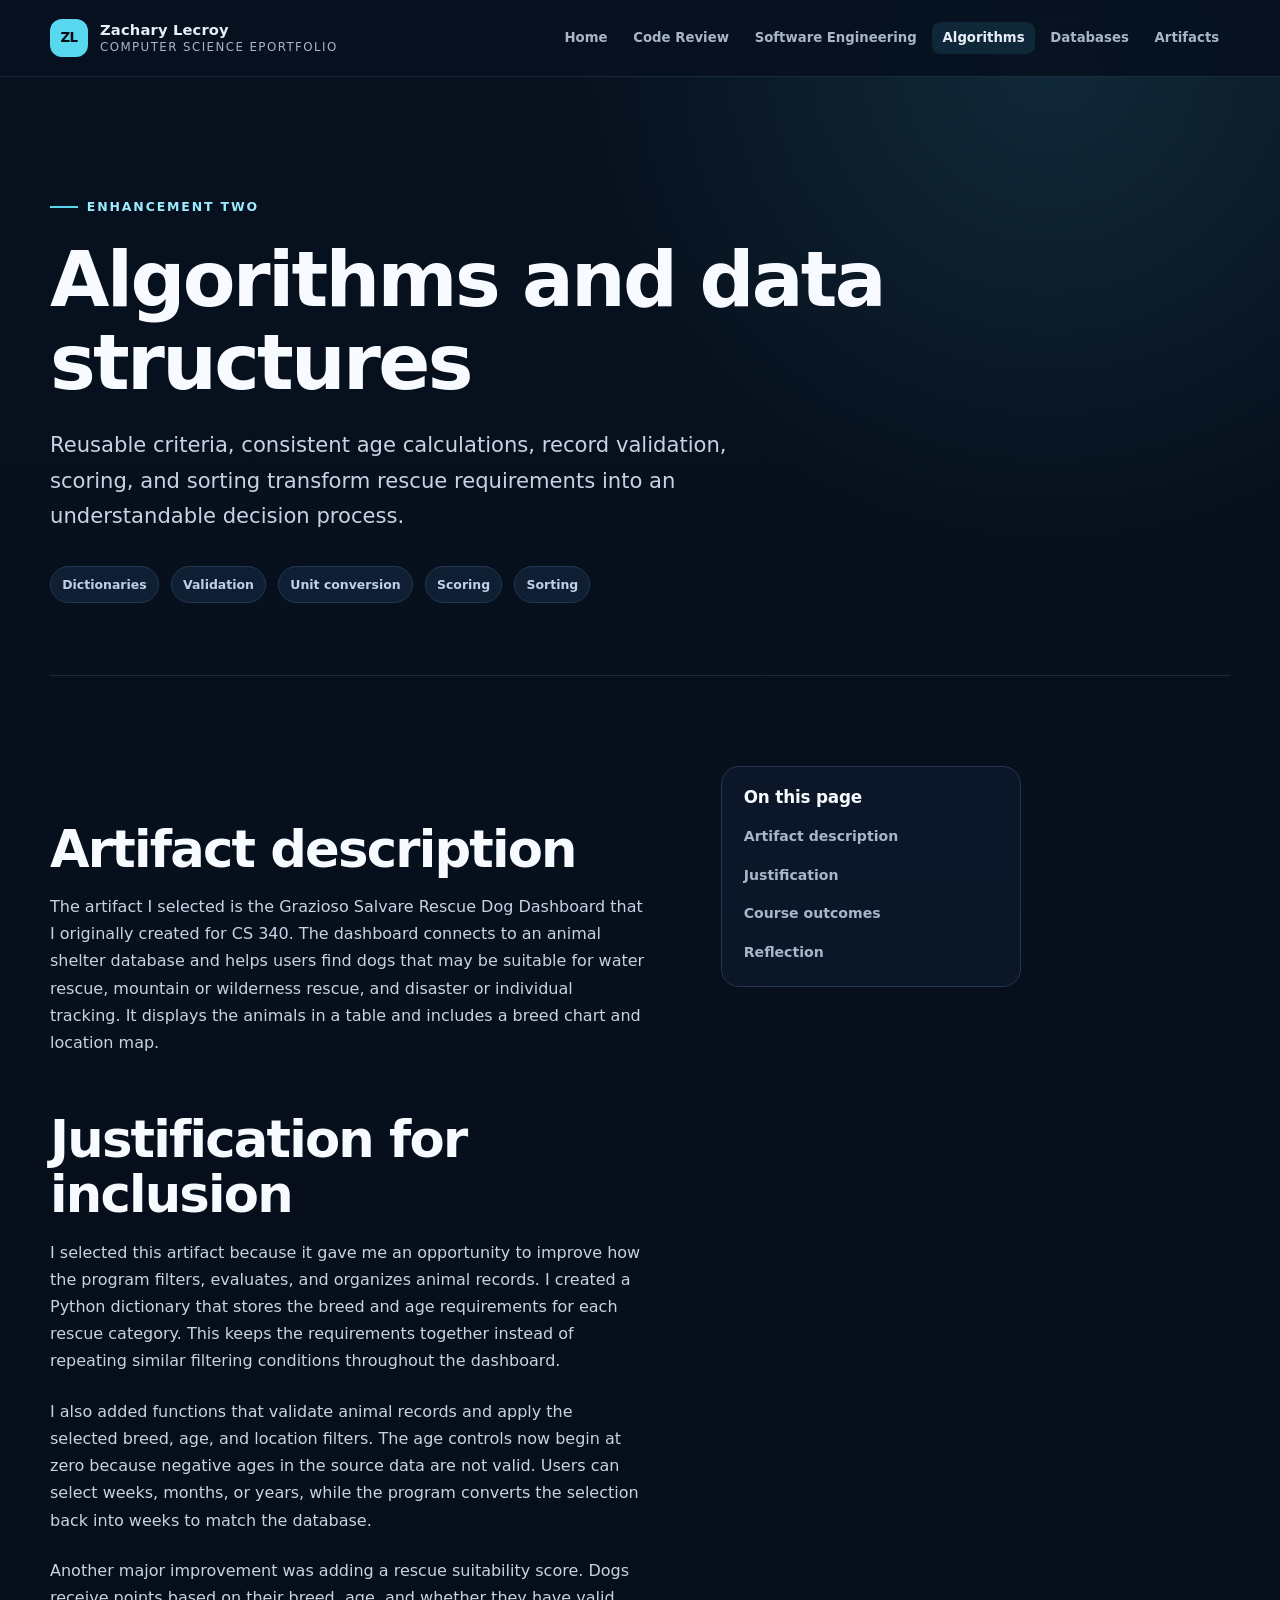
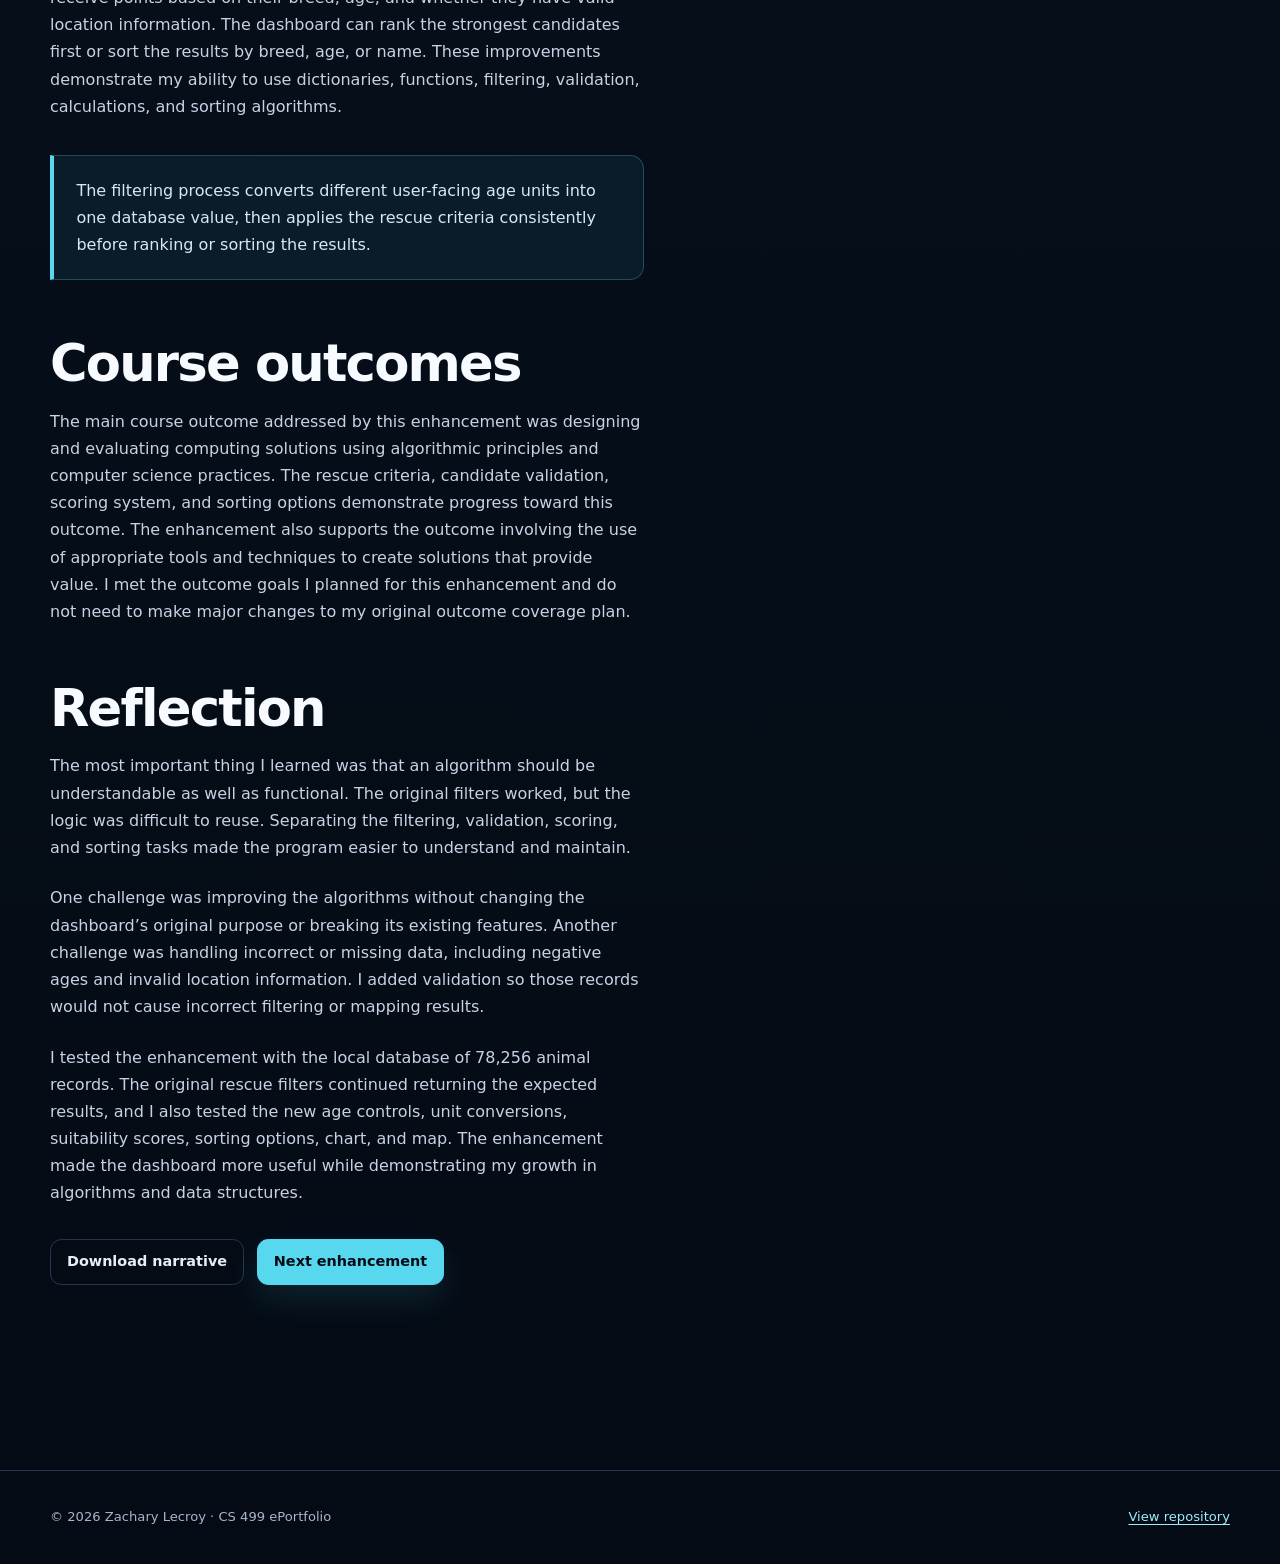
==== algorithms.html @ 96d60557 "Build professional CS 499 ePortfolio" ====
<!doctype html>
<html lang="en">
<head>
  <meta charset="utf-8">
  <meta name="viewport" content="width=device-width, initial-scale=1">
  <meta name="description" content="Algorithms and data structures enhancement narrative for the Grazioso Salvare dashboard.">
  <meta name="theme-color" content="#07111f">
  <title>Algorithms &amp; Data Structures | Zachary Lecroy</title>
  <link rel="stylesheet" href="assets/style.css">
</head>
<body>
  <a class="skip-link" href="#main">Skip to content</a>
  <header class="site-header"><div class="nav-shell">
    <a class="brand" href="index.html"><span class="brand-mark">ZL</span><span class="brand-copy"><strong>Zachary Lecroy</strong><span>Computer Science ePortfolio</span></span></a>
    <nav class="site-nav" aria-label="Primary navigation"><a href="index.html">Home</a><a href="code-review.html">Code Review</a><a href="software-engineering.html">Software Engineering</a><a href="algorithms.html" aria-current="page">Algorithms</a><a href="databases.html">Databases</a><a href="artifacts.html">Artifacts</a></nav>
  </div></header>

  <main id="main" class="page-shell">
    <section class="inner-hero">
      <p class="eyebrow">Enhancement Two</p>
      <h1>Algorithms and data structures</h1>
      <p class="lead">Reusable criteria, consistent age calculations, record validation, scoring, and sorting transform rescue requirements into an understandable decision process.</p>
      <div class="meta-row"><span class="pill">Dictionaries</span><span class="pill">Validation</span><span class="pill">Unit conversion</span><span class="pill">Scoring</span><span class="pill">Sorting</span></div>
    </section>

    <section class="section split">
      <article class="reading">
        <h2 id="artifact-description">Artifact description</h2>
        <p>The artifact I selected is the Grazioso Salvare Rescue Dog Dashboard that I originally created for CS 340. The dashboard connects to an animal shelter database and helps users find dogs that may be suitable for water rescue, mountain or wilderness rescue, and disaster or individual tracking. It displays the animals in a table and includes a breed chart and location map.</p>

        <h2 id="selection">Justification for inclusion</h2>
        <p>I selected this artifact because it gave me an opportunity to improve how the program filters, evaluates, and organizes animal records. I created a Python dictionary that stores the breed and age requirements for each rescue category. This keeps the requirements together instead of repeating similar filtering conditions throughout the dashboard.</p>
        <p>I also added functions that validate animal records and apply the selected breed, age, and location filters. The age controls now begin at zero because negative ages in the source data are not valid. Users can select weeks, months, or years, while the program converts the selection back into weeks to match the database.</p>
        <p>Another major improvement was adding a rescue suitability score. Dogs receive points based on their breed, age, and whether they have valid location information. The dashboard can rank the strongest candidates first or sort the results by breed, age, or name. These improvements demonstrate my ability to use dictionaries, functions, filtering, validation, calculations, and sorting algorithms.</p>

        <div class="callout"><p>The filtering process converts different user-facing age units into one database value, then applies the rescue criteria consistently before ranking or sorting the results.</p></div>

        <h2 id="outcomes">Course outcomes</h2>
        <p>The main course outcome addressed by this enhancement was designing and evaluating computing solutions using algorithmic principles and computer science practices. The rescue criteria, candidate validation, scoring system, and sorting options demonstrate progress toward this outcome. The enhancement also supports the outcome involving the use of appropriate tools and techniques to create solutions that provide value. I met the outcome goals I planned for this enhancement and do not need to make major changes to my original outcome coverage plan.</p>

        <h2 id="reflection">Reflection</h2>
        <p>The most important thing I learned was that an algorithm should be understandable as well as functional. The original filters worked, but the logic was difficult to reuse. Separating the filtering, validation, scoring, and sorting tasks made the program easier to understand and maintain.</p>
        <p>One challenge was improving the algorithms without changing the dashboard’s original purpose or breaking its existing features. Another challenge was handling incorrect or missing data, including negative ages and invalid location information. I added validation so those records would not cause incorrect filtering or mapping results.</p>
        <p>I tested the enhancement with the local database of 78,256 animal records. The original rescue filters continued returning the expected results, and I also tested the new age controls, unit conversions, suitability scores, sorting options, chart, and map. The enhancement made the dashboard more useful while demonstrating my growth in algorithms and data structures.</p>

        <div class="button-row"><a class="button secondary" href="narratives/Algorithms%20and%20Data%20Structures%20Narrative.docx">Download narrative</a><a class="button" href="databases.html">Next enhancement</a></div>
      </article>
      <aside class="aside"><h2>On this page</h2><ul><li><a href="#artifact-description">Artifact description</a></li><li><a href="#selection">Justification</a></li><li><a href="#outcomes">Course outcomes</a></li><li><a href="#reflection">Reflection</a></li></ul></aside>
    </section>
  </main>
  <footer class="site-footer"><div class="footer-shell"><p>© <span data-year></span> Zachary Lecroy · CS 499 ePortfolio</p><a href="https://github.com/zl714/zl714.github.io">View repository</a></div></footer>
  <script src="assets/site.js"></script>
</body>
</html>
---- assets/style.css ----
:root {
  --ink: #e8eef8;
  --muted: #a8b5c9;
  --page: #07111f;
  --page-deep: #040b14;
  --panel: #0d1a2b;
  --panel-soft: #12233a;
  --line: #243650;
  --accent: #58d8ef;
  --accent-strong: #9cecff;
  --success: #8ee6ba;
  --max: 1180px;
  --reading: 780px;
  --radius: 18px;
  --shadow: 0 24px 70px rgba(0, 0, 0, 0.24);
}

* {
  box-sizing: border-box;
}

html {
  scroll-behavior: smooth;
}

body {
  margin: 0;
  min-height: 100vh;
  color: var(--ink);
  background:
    radial-gradient(circle at 82% 2%, rgba(88, 216, 239, 0.12), transparent 30rem),
    linear-gradient(180deg, var(--page) 0%, var(--page-deep) 100%);
  font-family: Inter, ui-sans-serif, system-ui, -apple-system, BlinkMacSystemFont, "Segoe UI", sans-serif;
  font-size: 16px;
  line-height: 1.7;
}

a {
  color: var(--accent-strong);
  text-underline-offset: 0.2em;
}

a:hover {
  color: #fff;
}

img {
  max-width: 100%;
}

.skip-link {
  position: fixed;
  top: 0.75rem;
  left: 0.75rem;
  z-index: 100;
  padding: 0.65rem 0.9rem;
  color: var(--page-deep);
  background: #fff;
  border-radius: 0.5rem;
  transform: translateY(-180%);
}

.skip-link:focus {
  transform: translateY(0);
}

.site-header {
  position: sticky;
  top: 0;
  z-index: 30;
  border-bottom: 1px solid rgba(156, 236, 255, 0.12);
  background: rgba(7, 17, 31, 0.88);
  backdrop-filter: blur(16px);
}

.nav-shell {
  width: min(calc(100% - 2rem), var(--max));
  min-height: 76px;
  margin: 0 auto;
  display: flex;
  align-items: center;
  justify-content: space-between;
  gap: 1.5rem;
}

.brand {
  display: inline-flex;
  align-items: center;
  gap: 0.75rem;
  color: var(--ink);
  text-decoration: none;
  white-space: nowrap;
}

.brand-mark {
  width: 38px;
  height: 38px;
  display: grid;
  place-items: center;
  color: var(--page-deep);
  background: var(--accent);
  border-radius: 12px;
  font-size: 0.84rem;
  font-weight: 850;
  letter-spacing: -0.04em;
}

.brand-copy {
  display: grid;
  line-height: 1.1;
}

.brand-copy strong {
  font-size: 0.92rem;
  letter-spacing: 0.01em;
}

.brand-copy span {
  margin-top: 0.22rem;
  color: var(--muted);
  font-size: 0.74rem;
  letter-spacing: 0.12em;
  text-transform: uppercase;
}

.site-nav {
  display: flex;
  align-items: center;
  justify-content: flex-end;
  gap: 0.25rem;
  flex-wrap: wrap;
}

.site-nav a {
  padding: 0.52rem 0.68rem;
  color: var(--muted);
  border-radius: 0.55rem;
  font-size: 0.83rem;
  font-weight: 700;
  line-height: 1.2;
  text-decoration: none;
}

.site-nav a:hover,
.site-nav a[aria-current="page"] {
  color: var(--ink);
  background: rgba(88, 216, 239, 0.11);
}

.page-shell {
  width: min(calc(100% - 2rem), var(--max));
  margin: 0 auto;
}

.hero {
  padding: clamp(4.5rem, 10vw, 8rem) 0 clamp(3.5rem, 8vw, 6rem);
  display: grid;
  grid-template-columns: minmax(0, 1.35fr) minmax(280px, 0.65fr);
  align-items: end;
  gap: clamp(2rem, 5vw, 5rem);
}

.eyebrow {
  display: inline-flex;
  align-items: center;
  gap: 0.55rem;
  margin: 0 0 1.35rem;
  color: var(--accent-strong);
  font-size: 0.78rem;
  font-weight: 800;
  letter-spacing: 0.15em;
  text-transform: uppercase;
}

.eyebrow::before {
  width: 28px;
  height: 2px;
  content: "";
  background: var(--accent);
}

h1,
h2,
h3 {
  margin-top: 0;
  color: #f7fbff;
  font-weight: 760;
  line-height: 1.08;
  letter-spacing: -0.035em;
}

h1 {
  margin-bottom: 1.35rem;
  font-size: clamp(3rem, 7vw, 6.2rem);
  max-width: 12ch;
}

.inner-hero h1 {
  max-width: 17ch;
  font-size: clamp(2.7rem, 6vw, 5rem);
}

h2 {
  margin-bottom: 1rem;
  font-size: clamp(2rem, 4vw, 3.25rem);
}

h3 {
  margin-bottom: 0.7rem;
  font-size: 1.25rem;
  letter-spacing: -0.015em;
}

.lead {
  max-width: 710px;
  margin: 0;
  color: #c7d3e4;
  font-size: clamp(1.08rem, 2vw, 1.32rem);
}

.hero-actions,
.button-row {
  margin-top: 2rem;
  display: flex;
  align-items: center;
  gap: 0.8rem;
  flex-wrap: wrap;
}

.button {
  min-height: 46px;
  padding: 0.72rem 1rem;
  display: inline-flex;
  align-items: center;
  justify-content: center;
  gap: 0.45rem;
  color: var(--page-deep);
  background: var(--accent);
  border: 1px solid var(--accent);
  border-radius: 0.7rem;
  font-size: 0.9rem;
  font-weight: 800;
  line-height: 1.2;
  text-decoration: none;
  box-shadow: 0 14px 36px rgba(88, 216, 239, 0.12);
}

.button:hover {
  color: #000;
  background: #fff;
  border-color: #fff;
}

.button.secondary {
  color: var(--ink);
  background: transparent;
  border-color: var(--line);
  box-shadow: none;
}

.button.secondary:hover {
  color: var(--ink);
  background: var(--panel-soft);
  border-color: var(--accent);
}

.hero-panel {
  padding: 1.5rem;
  background: linear-gradient(145deg, rgba(18, 35, 58, 0.94), rgba(10, 25, 43, 0.94));
  border: 1px solid var(--line);
  border-radius: var(--radius);
  box-shadow: var(--shadow);
}

.hero-panel .label,
.meta-label {
  color: var(--muted);
  font-size: 0.72rem;
  font-weight: 800;
  letter-spacing: 0.14em;
  text-transform: uppercase;
}

.hero-panel p {
  margin: 0.55rem 0 0;
}

.status-line {
  margin-top: 1.4rem;
  padding-top: 1.1rem;
  display: flex;
  align-items: center;
  gap: 0.6rem;
  color: var(--success);
  border-top: 1px solid var(--line);
  font-size: 0.9rem;
  font-weight: 700;
}

.status-dot {
  width: 9px;
  height: 9px;
  background: var(--success);
  border-radius: 50%;
  box-shadow: 0 0 0 5px rgba(142, 230, 186, 0.09);
}

.metrics {
  margin-bottom: clamp(4rem, 8vw, 7rem);
  display: grid;
  grid-template-columns: repeat(3, 1fr);
  gap: 1px;
  overflow: hidden;
  background: var(--line);
  border: 1px solid var(--line);
  border-radius: var(--radius);
}

.metric {
  min-height: 145px;
  padding: 1.6rem;
  display: flex;
  flex-direction: column;
  justify-content: space-between;
  background: var(--panel);
}

.metric strong {
  color: #fff;
  font-size: clamp(2rem, 4vw, 3.2rem);
  line-height: 1;
  letter-spacing: -0.05em;
}

.metric span {
  color: var(--muted);
  font-size: 0.85rem;
  font-weight: 700;
}

.section {
  padding: clamp(3rem, 7vw, 6rem) 0;
  border-top: 1px solid rgba(36, 54, 80, 0.68);
}

.section-heading {
  max-width: 740px;
  margin-bottom: 2.4rem;
}

.section-heading p {
  margin: 0;
  color: var(--muted);
  font-size: 1.05rem;
}

.reading {
  max-width: var(--reading);
}

.reading p {
  margin: 0 0 1.45rem;
  color: #c7d3e4;
}

.reading h2 {
  margin-top: 3.5rem;
}

.reading h3 {
  margin-top: 2.6rem;
}

.cards {
  display: grid;
  grid-template-columns: repeat(3, minmax(0, 1fr));
  gap: 1rem;
}

.card {
  min-height: 100%;
  padding: 1.45rem;
  color: inherit;
  background: linear-gradient(155deg, rgba(18, 35, 58, 0.72), rgba(10, 23, 40, 0.86));
  border: 1px solid var(--line);
  border-radius: var(--radius);
  text-decoration: none;
  transition: transform 160ms ease, border-color 160ms ease, background 160ms ease;
}

.card:hover {
  color: inherit;
  background: var(--panel-soft);
  border-color: rgba(88, 216, 239, 0.62);
  transform: translateY(-3px);
}

.card-number {
  display: block;
  margin-bottom: 2.5rem;
  color: var(--accent-strong);
  font-size: 0.75rem;
  font-weight: 850;
  letter-spacing: 0.12em;
  text-transform: uppercase;
}

.card p {
  margin: 0;
  color: var(--muted);
  font-size: 0.93rem;
}

.card-link {
  display: inline-block;
  margin-top: 1.25rem;
  color: var(--accent-strong);
  font-size: 0.82rem;
  font-weight: 800;
}

.outcomes {
  display: grid;
  grid-template-columns: repeat(5, minmax(0, 1fr));
  gap: 0.75rem;
}

.outcome {
  padding: 1.1rem;
  background: rgba(13, 26, 43, 0.78);
  border: 1px solid var(--line);
  border-radius: 14px;
}

.outcome strong {
  display: block;
  margin-bottom: 0.6rem;
  color: var(--accent-strong);
  font-size: 0.78rem;
  letter-spacing: 0.08em;
}

.outcome span {
  color: var(--muted);
  font-size: 0.82rem;
  line-height: 1.45;
}

.inner-hero {
  padding: clamp(4rem, 9vw, 7rem) 0 clamp(3rem, 6vw, 4.5rem);
}

.inner-hero .lead {
  max-width: 760px;
}

.meta-row {
  margin-top: 2rem;
  display: flex;
  gap: 0.75rem;
  flex-wrap: wrap;
}

.pill {
  padding: 0.42rem 0.7rem;
  color: #bfd0e7;
  background: rgba(18, 35, 58, 0.78);
  border: 1px solid var(--line);
  border-radius: 999px;
  font-size: 0.78rem;
  font-weight: 700;
}

.split {
  display: grid;
  grid-template-columns: minmax(0, 0.74fr) minmax(300px, 0.26fr);
  align-items: start;
  gap: clamp(2rem, 6vw, 5rem);
}

.aside {
  position: sticky;
  top: 105px;
  padding: 1.35rem;
  background: rgba(13, 26, 43, 0.82);
  border: 1px solid var(--line);
  border-radius: var(--radius);
}

.aside h2 {
  margin-bottom: 1rem;
  font-size: 1.05rem;
  letter-spacing: -0.01em;
}

.aside ul {
  margin: 0;
  padding: 0;
  list-style: none;
}

.aside li + li {
  margin-top: 0.7rem;
}

.aside a {
  color: var(--muted);
  font-size: 0.88rem;
  font-weight: 700;
  text-decoration: none;
}

.aside a:hover {
  color: var(--accent-strong);
}

.callout {
  margin: 2.2rem 0;
  padding: 1.3rem 1.4rem;
  background: rgba(88, 216, 239, 0.075);
  border: 1px solid rgba(88, 216, 239, 0.26);
  border-left: 4px solid var(--accent);
  border-radius: 0 14px 14px 0;
}

.callout p {
  margin: 0;
  color: #d8e7f5;
}

.artifact-compare {
  display: grid;
  grid-template-columns: repeat(2, minmax(0, 1fr));
  gap: 1rem;
}

.artifact-panel {
  padding: clamp(1.4rem, 4vw, 2rem);
  background: var(--panel);
  border: 1px solid var(--line);
  border-radius: var(--radius);
}

.artifact-panel.enhanced {
  border-color: rgba(88, 216, 239, 0.5);
  box-shadow: 0 20px 60px rgba(88, 216, 239, 0.06);
}

.artifact-panel ul,
.check-list {
  padding-left: 1.2rem;
  color: var(--muted);
}

.artifact-panel li + li,
.check-list li + li {
  margin-top: 0.45rem;
}

.logo-frame {
  min-height: 230px;
  margin-bottom: 1.5rem;
  display: grid;
  place-items: center;
  background: #f8fafc;
  border-radius: 14px;
}

.logo-frame img {
  width: min(70%, 300px);
  max-height: 190px;
  object-fit: contain;
}

.video-panel {
  padding: clamp(1.6rem, 4vw, 2.5rem);
  display: grid;
  grid-template-columns: minmax(0, 1fr) auto;
  align-items: center;
  gap: 2rem;
  background: linear-gradient(145deg, rgba(18, 35, 58, 0.95), rgba(8, 21, 37, 0.95));
  border: 1px solid var(--line);
  border-radius: var(--radius);
  box-shadow: var(--shadow);
}

.video-panel p {
  max-width: 700px;
  margin: 0;
  color: var(--muted);
}

.release-mark {
  width: 86px;
  height: 86px;
  display: grid;
  place-items: center;
  color: var(--page-deep);
  background: var(--accent);
  border-radius: 24px;
  font-size: 1.7rem;
  font-weight: 900;
}

.site-footer {
  margin-top: clamp(3rem, 8vw, 6rem);
  padding: 2.2rem 0;
  color: var(--muted);
  border-top: 1px solid var(--line);
}

.footer-shell {
  width: min(calc(100% - 2rem), var(--max));
  margin: 0 auto;
  display: flex;
  align-items: center;
  justify-content: space-between;
  gap: 1rem;
  flex-wrap: wrap;
  font-size: 0.82rem;
}

.footer-shell p {
  margin: 0;
}

:focus-visible {
  outline: 3px solid var(--accent-strong);
  outline-offset: 3px;
}

@media (max-width: 980px) {
  .nav-shell {
    padding: 0.8rem 0;
    align-items: flex-start;
    flex-direction: column;
  }

  .site-nav {
    justify-content: flex-start;
  }

  .hero,
  .split {
    grid-template-columns: 1fr;
  }

  .hero-panel {
    max-width: 560px;
  }

  .aside {
    position: static;
  }

  .outcomes {
    grid-template-columns: repeat(3, 1fr);
  }
}

@media (max-width: 720px) {
  body {
    line-height: 1.65;
  }

  .brand-copy span {
    display: none;
  }

  .site-nav a {
    padding: 0.45rem 0.5rem;
    font-size: 0.76rem;
  }

  .hero {
    padding-top: 3.5rem;
  }

  h1 {
    font-size: clamp(2.75rem, 15vw, 4rem);
  }

  .metrics,
  .cards,
  .artifact-compare,
  .video-panel {
    grid-template-columns: 1fr;
  }

  .metrics {
    gap: 1px;
  }

  .metric {
    min-height: 115px;
  }

  .outcomes {
    grid-template-columns: 1fr 1fr;
  }

  .release-mark {
    width: 64px;
    height: 64px;
    border-radius: 18px;
  }
}

@media (prefers-reduced-motion: reduce) {
  html {
    scroll-behavior: auto;
  }

  *,
  *::before,
  *::after {
    transition-duration: 0.01ms !important;
  }
}
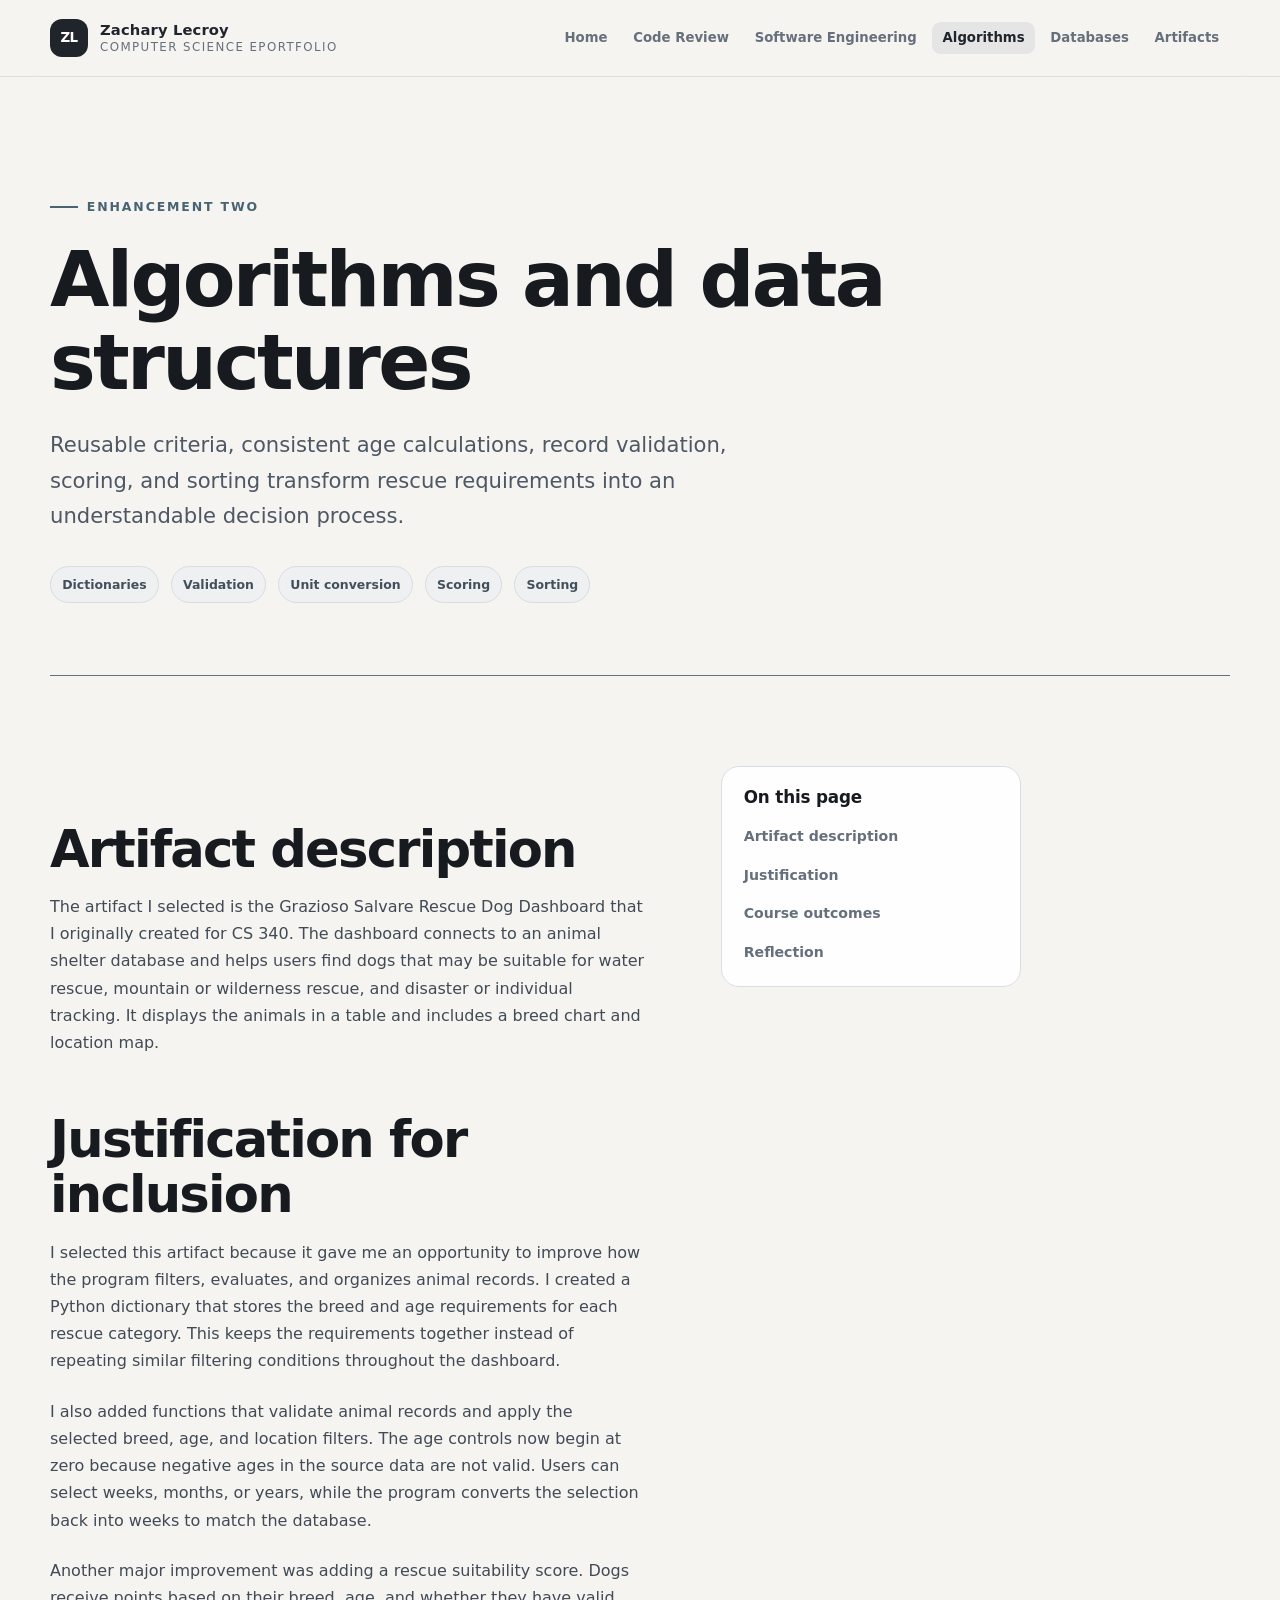
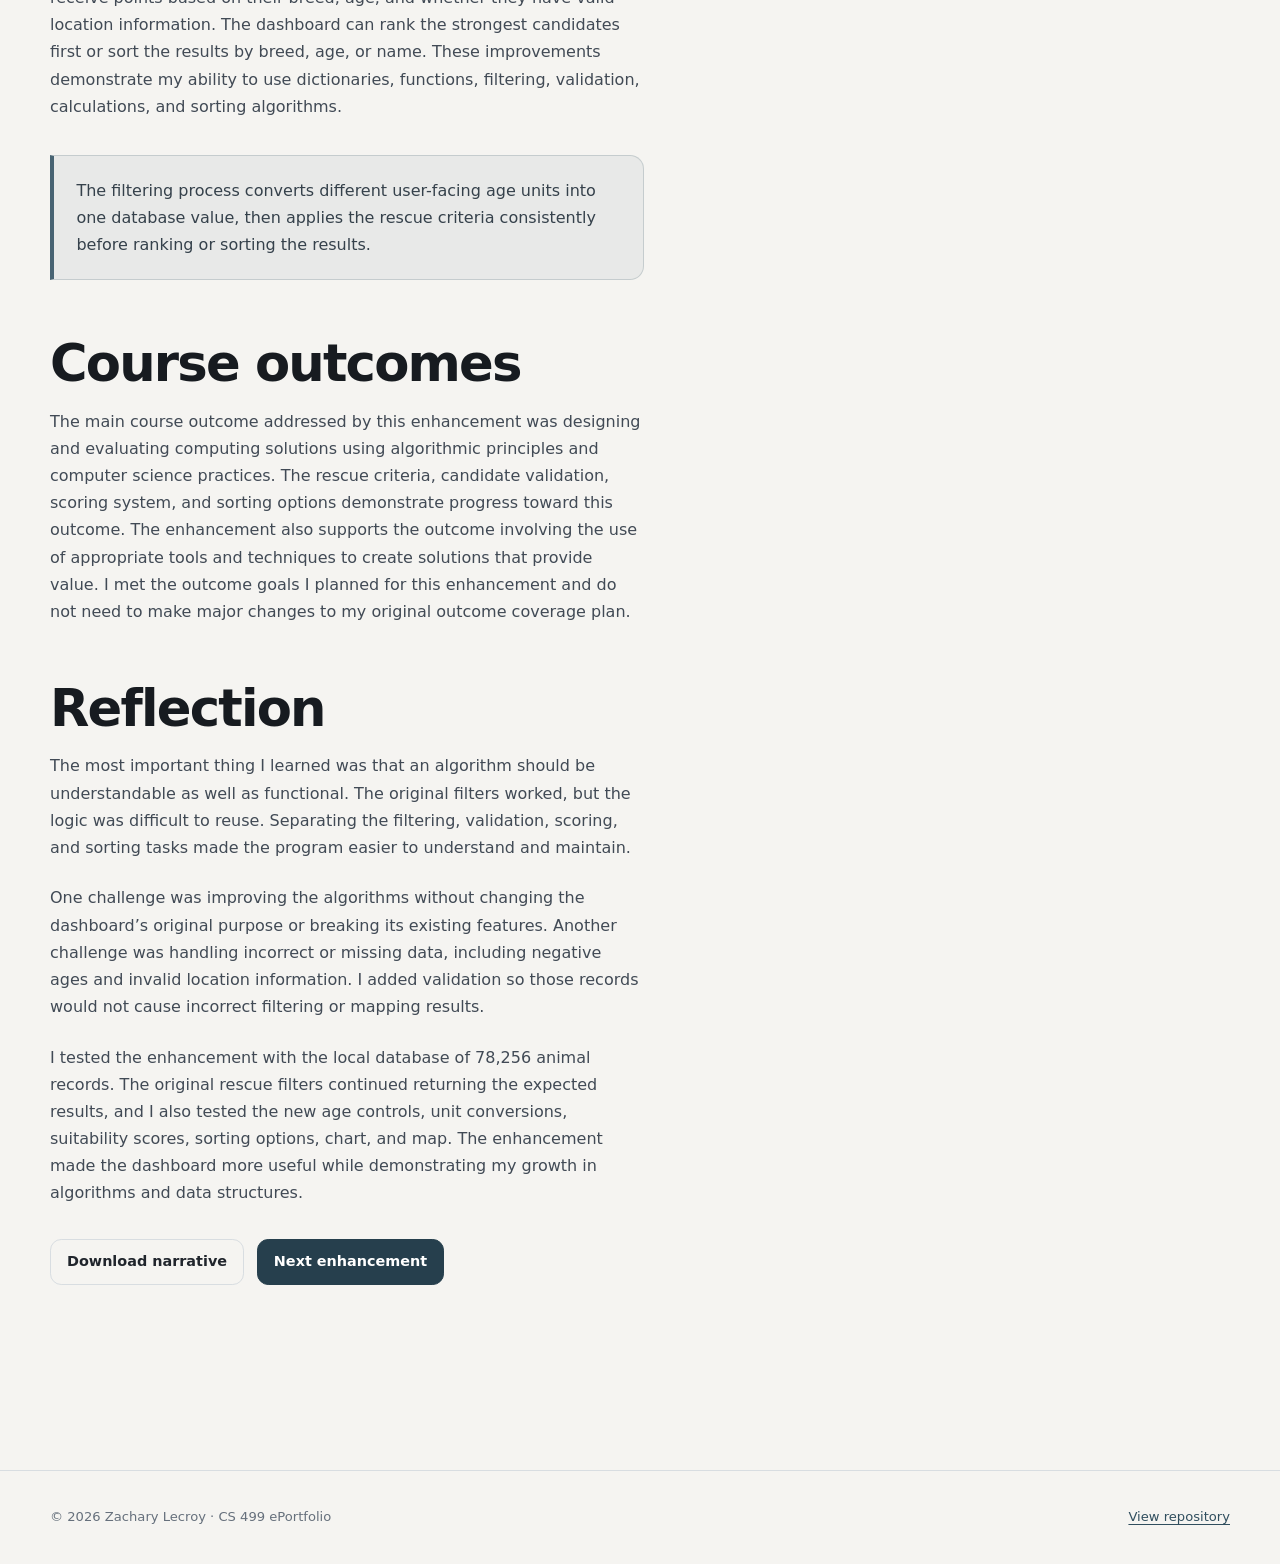
==== commit 37de3359: "Refine portfolio visual design" ====
--- a/algorithms.html
+++ b/algorithms.html
@@ -4,7 +4,7 @@
   <meta charset="utf-8">
   <meta name="viewport" content="width=device-width, initial-scale=1">
   <meta name="description" content="Algorithms and data structures enhancement narrative for the Grazioso Salvare dashboard.">
-  <meta name="theme-color" content="#07111f">
+  <meta name="theme-color" content="#f5f4f1">
   <title>Algorithms &amp; Data Structures | Zachary Lecroy</title>
   <link rel="stylesheet" href="assets/style.css">
 </head>
--- a/assets/style.css
+++ b/assets/style.css
@@ -1,18 +1,18 @@
 :root {
-  --ink: #e8eef8;
-  --muted: #a8b5c9;
-  --page: #07111f;
-  --page-deep: #040b14;
-  --panel: #0d1a2b;
-  --panel-soft: #12233a;
-  --line: #243650;
-  --accent: #58d8ef;
-  --accent-strong: #9cecff;
-  --success: #8ee6ba;
+  --ink: #20252c;
+  --muted: #66707c;
+  --page: #f5f4f1;
+  --page-deep: #e9eaeb;
+  --panel: #ffffff;
+  --panel-soft: #f0f2f3;
+  --line: #d8dde1;
+  --accent: #486473;
+  --accent-strong: #304e5e;
+  --success: #36765a;
   --max: 1180px;
   --reading: 780px;
   --radius: 18px;
-  --shadow: 0 24px 70px rgba(0, 0, 0, 0.24);
+  --shadow: 0 18px 50px rgba(31, 39, 48, 0.08);
 }
 
 * {
@@ -27,9 +27,7 @@
   margin: 0;
   min-height: 100vh;
   color: var(--ink);
-  background:
-    radial-gradient(circle at 82% 2%, rgba(88, 216, 239, 0.12), transparent 30rem),
-    linear-gradient(180deg, var(--page) 0%, var(--page-deep) 100%);
+  background: var(--page);
   font-family: Inter, ui-sans-serif, system-ui, -apple-system, BlinkMacSystemFont, "Segoe UI", sans-serif;
   font-size: 16px;
   line-height: 1.7;
@@ -41,7 +39,7 @@
 }
 
 a:hover {
-  color: #fff;
+  color: #172a35;
 }
 
 img {
@@ -54,7 +52,7 @@
   left: 0.75rem;
   z-index: 100;
   padding: 0.65rem 0.9rem;
-  color: var(--page-deep);
+  color: var(--ink);
   background: #fff;
   border-radius: 0.5rem;
   transform: translateY(-180%);
@@ -68,8 +66,8 @@
   position: sticky;
   top: 0;
   z-index: 30;
-  border-bottom: 1px solid rgba(156, 236, 255, 0.12);
-  background: rgba(7, 17, 31, 0.88);
+  border-bottom: 1px solid rgba(32, 37, 44, 0.1);
+  background: rgba(245, 244, 241, 0.9);
   backdrop-filter: blur(16px);
 }
 
@@ -97,8 +95,8 @@
   height: 38px;
   display: grid;
   place-items: center;
-  color: var(--page-deep);
-  background: var(--accent);
+  color: #fff;
+  background: #20252c;
   border-radius: 12px;
   font-size: 0.84rem;
   font-weight: 850;
@@ -144,7 +142,7 @@
 .site-nav a:hover,
 .site-nav a[aria-current="page"] {
   color: var(--ink);
-  background: rgba(88, 216, 239, 0.11);
+  background: rgba(72, 100, 115, 0.1);
 }
 
 .page-shell {
@@ -165,7 +163,7 @@
   align-items: center;
   gap: 0.55rem;
   margin: 0 0 1.35rem;
-  color: var(--accent-strong);
+  color: var(--accent);
   font-size: 0.78rem;
   font-weight: 800;
   letter-spacing: 0.15em;
@@ -183,7 +181,7 @@
 h2,
 h3 {
   margin-top: 0;
-  color: #f7fbff;
+  color: #171b20;
   font-weight: 760;
   line-height: 1.08;
   letter-spacing: -0.035em;
@@ -214,7 +212,7 @@
 .lead {
   max-width: 710px;
   margin: 0;
-  color: #c7d3e4;
+  color: #4e5864;
   font-size: clamp(1.08rem, 2vw, 1.32rem);
 }
 
@@ -234,21 +232,21 @@
   align-items: center;
   justify-content: center;
   gap: 0.45rem;
-  color: var(--page-deep);
-  background: var(--accent);
-  border: 1px solid var(--accent);
+  color: #fff;
+  background: #263f4d;
+  border: 1px solid #263f4d;
   border-radius: 0.7rem;
   font-size: 0.9rem;
   font-weight: 800;
   line-height: 1.2;
   text-decoration: none;
-  box-shadow: 0 14px 36px rgba(88, 216, 239, 0.12);
+  box-shadow: none;
 }
 
 .button:hover {
-  color: #000;
-  background: #fff;
-  border-color: #fff;
+  color: #fff;
+  background: #172a35;
+  border-color: #172a35;
 }
 
 .button.secondary {
@@ -266,7 +264,7 @@
 
 .hero-panel {
   padding: 1.5rem;
-  background: linear-gradient(145deg, rgba(18, 35, 58, 0.94), rgba(10, 25, 43, 0.94));
+  background: #fff;
   border: 1px solid var(--line);
   border-radius: var(--radius);
   box-shadow: var(--shadow);
@@ -326,7 +324,7 @@
 }
 
 .metric strong {
-  color: #fff;
+  color: #171b20;
   font-size: clamp(2rem, 4vw, 3.2rem);
   line-height: 1;
   letter-spacing: -0.05em;
@@ -360,7 +358,7 @@
 
 .reading p {
   margin: 0 0 1.45rem;
-  color: #c7d3e4;
+  color: #414a55;
 }
 
 .reading h2 {
@@ -369,6 +367,15 @@
 
 .reading h3 {
   margin-top: 2.6rem;
+}
+
+code {
+  padding: 0.12em 0.32em;
+  color: #263f4d;
+  background: #e9edef;
+  border-radius: 0.3em;
+  font-family: "SFMono-Regular", Consolas, "Liberation Mono", monospace;
+  font-size: 0.9em;
 }
 
 .cards {
@@ -381,7 +388,7 @@
   min-height: 100%;
   padding: 1.45rem;
   color: inherit;
-  background: linear-gradient(155deg, rgba(18, 35, 58, 0.72), rgba(10, 23, 40, 0.86));
+  background: #fff;
   border: 1px solid var(--line);
   border-radius: var(--radius);
   text-decoration: none;
@@ -391,14 +398,14 @@
 .card:hover {
   color: inherit;
   background: var(--panel-soft);
-  border-color: rgba(88, 216, 239, 0.62);
+  border-color: rgba(72, 100, 115, 0.55);
   transform: translateY(-3px);
 }
 
 .card-number {
   display: block;
   margin-bottom: 2.5rem;
-  color: var(--accent-strong);
+  color: var(--accent);
   font-size: 0.75rem;
   font-weight: 850;
   letter-spacing: 0.12em;
@@ -427,7 +434,7 @@
 
 .outcome {
   padding: 1.1rem;
-  background: rgba(13, 26, 43, 0.78);
+  background: #fff;
   border: 1px solid var(--line);
   border-radius: 14px;
 }
@@ -435,7 +442,7 @@
 .outcome strong {
   display: block;
   margin-bottom: 0.6rem;
-  color: var(--accent-strong);
+  color: var(--accent);
   font-size: 0.78rem;
   letter-spacing: 0.08em;
 }
@@ -463,8 +470,8 @@
 
 .pill {
   padding: 0.42rem 0.7rem;
-  color: #bfd0e7;
-  background: rgba(18, 35, 58, 0.78);
+  color: #43505c;
+  background: #eef0f1;
   border: 1px solid var(--line);
   border-radius: 999px;
   font-size: 0.78rem;
@@ -482,7 +489,7 @@
   position: sticky;
   top: 105px;
   padding: 1.35rem;
-  background: rgba(13, 26, 43, 0.82);
+  background: rgba(255, 255, 255, 0.9);
   border: 1px solid var(--line);
   border-radius: var(--radius);
 }
@@ -517,15 +524,15 @@
 .callout {
   margin: 2.2rem 0;
   padding: 1.3rem 1.4rem;
-  background: rgba(88, 216, 239, 0.075);
-  border: 1px solid rgba(88, 216, 239, 0.26);
+  background: rgba(72, 100, 115, 0.07);
+  border: 1px solid rgba(72, 100, 115, 0.22);
   border-left: 4px solid var(--accent);
   border-radius: 0 14px 14px 0;
 }
 
 .callout p {
   margin: 0;
-  color: #d8e7f5;
+  color: #35414b;
 }
 
 .artifact-compare {
@@ -542,8 +549,8 @@
 }
 
 .artifact-panel.enhanced {
-  border-color: rgba(88, 216, 239, 0.5);
-  box-shadow: 0 20px 60px rgba(88, 216, 239, 0.06);
+  border-color: rgba(72, 100, 115, 0.42);
+  box-shadow: 0 16px 44px rgba(31, 39, 48, 0.07);
 }
 
 .artifact-panel ul,
@@ -578,7 +585,7 @@
   grid-template-columns: minmax(0, 1fr) auto;
   align-items: center;
   gap: 2rem;
-  background: linear-gradient(145deg, rgba(18, 35, 58, 0.95), rgba(8, 21, 37, 0.95));
+  background: #fff;
   border: 1px solid var(--line);
   border-radius: var(--radius);
   box-shadow: var(--shadow);
@@ -595,8 +602,8 @@
   height: 86px;
   display: grid;
   place-items: center;
-  color: var(--page-deep);
-  background: var(--accent);
+  color: #fff;
+  background: #263f4d;
   border-radius: 24px;
   font-size: 1.7rem;
   font-weight: 900;
@@ -625,7 +632,7 @@
 }
 
 :focus-visible {
-  outline: 3px solid var(--accent-strong);
+  outline: 3px solid #587385;
   outline-offset: 3px;
 }
 
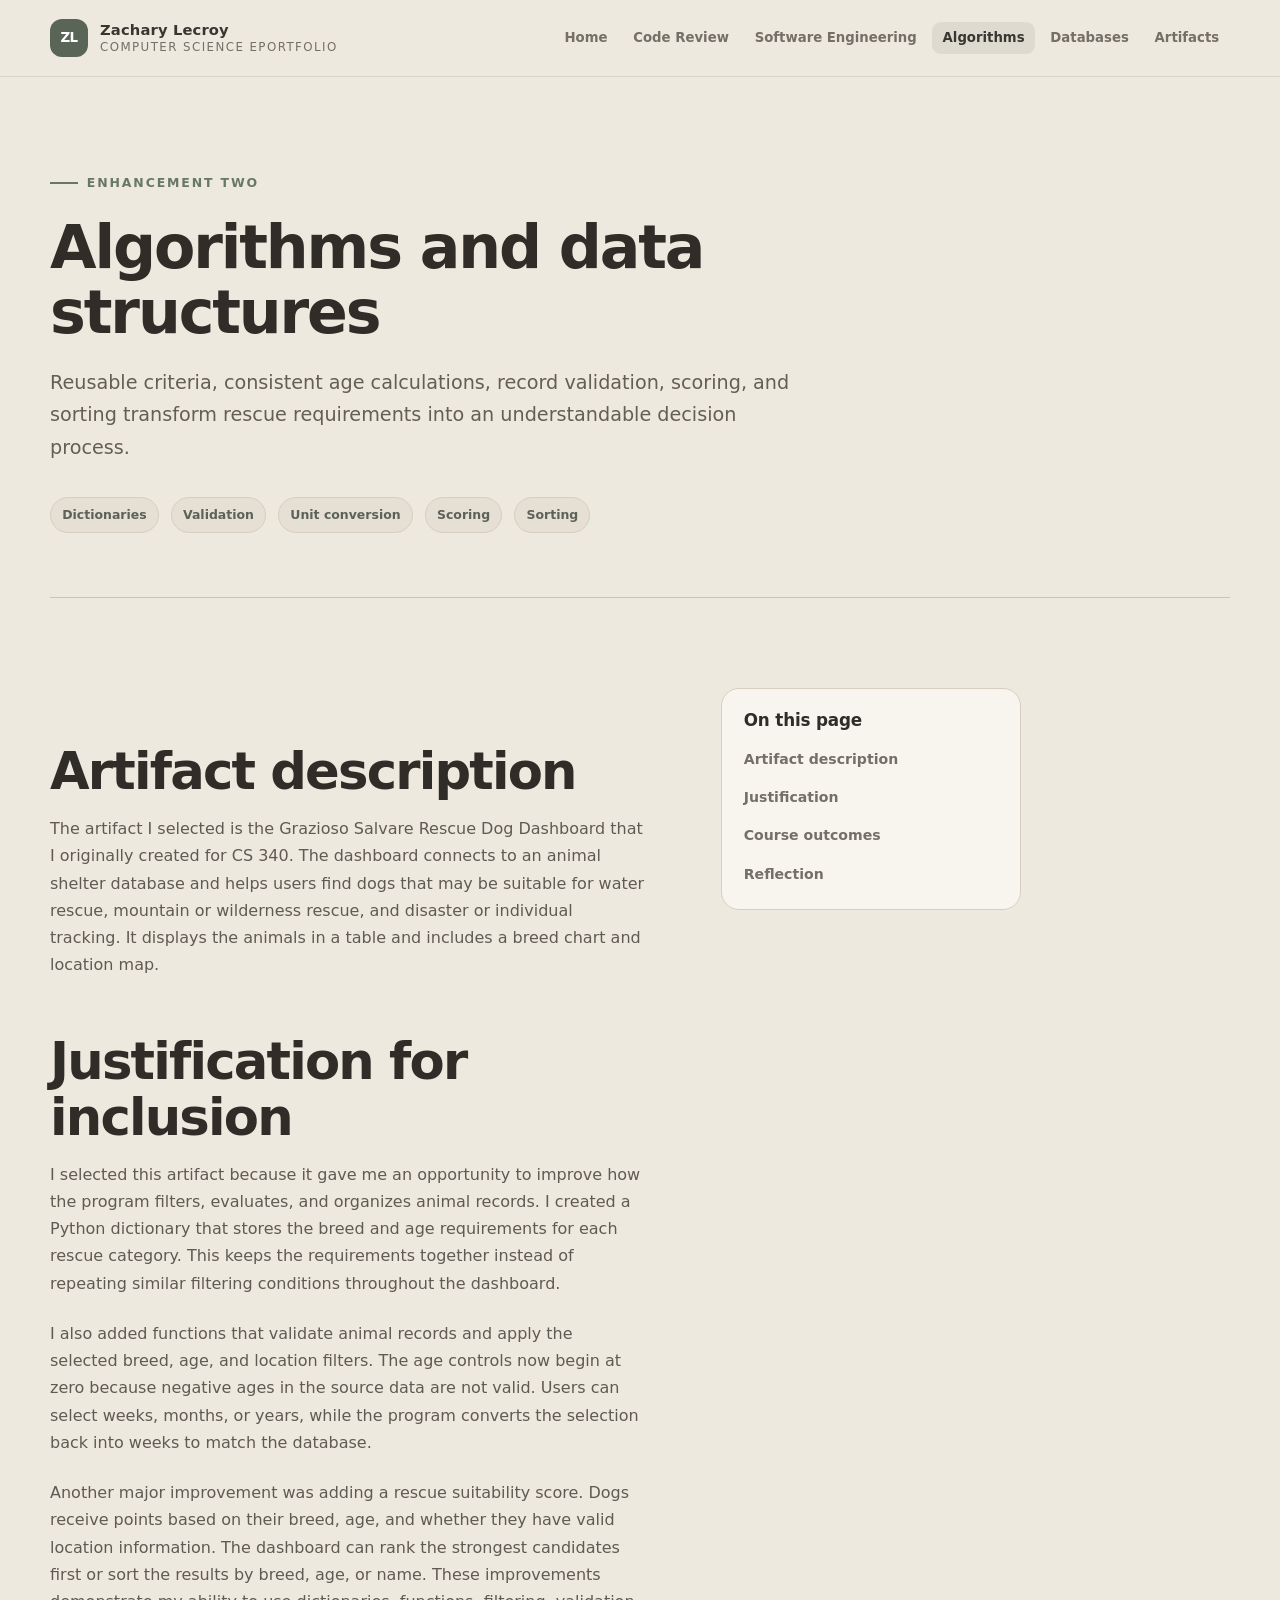
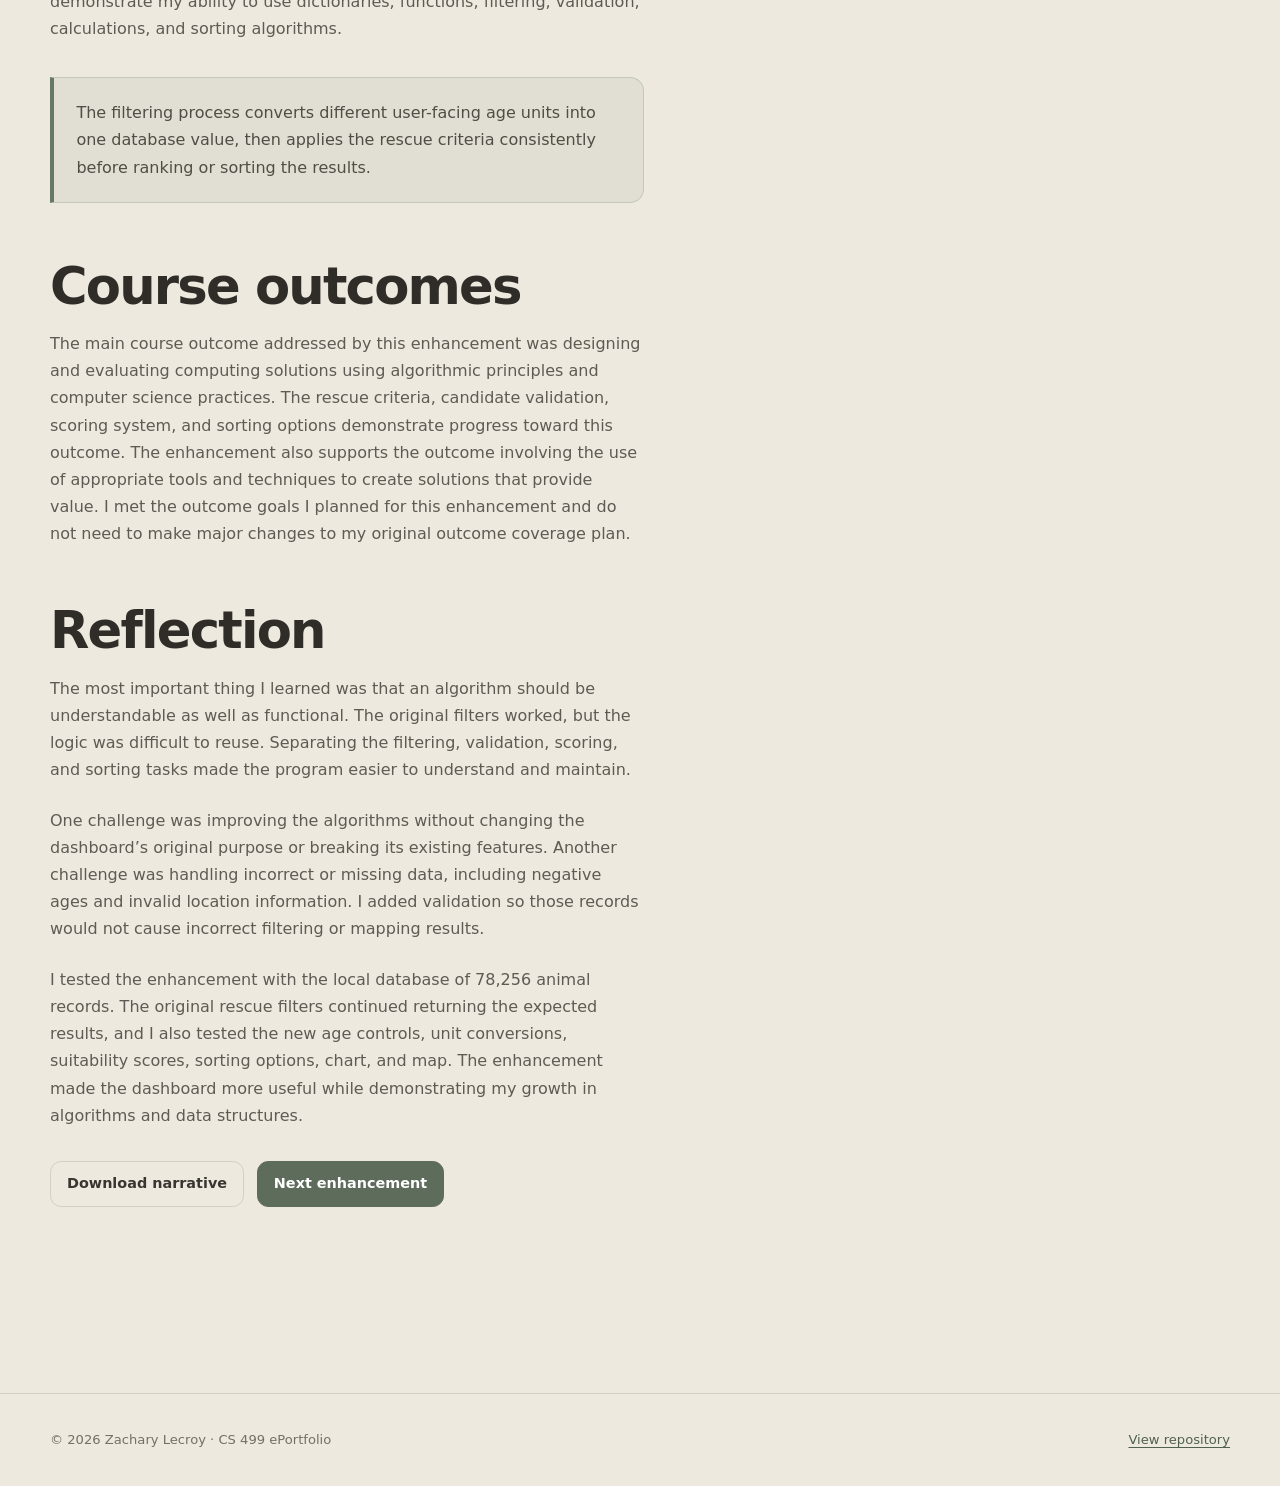
==== commit e3683f1e: "Warm and soften portfolio design" ====
--- a/algorithms.html
+++ b/algorithms.html
@@ -4,9 +4,9 @@
   <meta charset="utf-8">
   <meta name="viewport" content="width=device-width, initial-scale=1">
   <meta name="description" content="Algorithms and data structures enhancement narrative for the Grazioso Salvare dashboard.">
-  <meta name="theme-color" content="#f5f4f1">
+  <meta name="theme-color" content="#eee9df">
   <title>Algorithms &amp; Data Structures | Zachary Lecroy</title>
-  <link rel="stylesheet" href="assets/style.css">
+  <link rel="stylesheet" href="assets/style.css?v=20260813-3">
 </head>
 <body>
   <a class="skip-link" href="#main">Skip to content</a>
--- a/assets/style.css
+++ b/assets/style.css
@@ -1,18 +1,18 @@
 :root {
-  --ink: #20252c;
-  --muted: #66707c;
-  --page: #f5f4f1;
-  --page-deep: #e9eaeb;
-  --panel: #ffffff;
-  --panel-soft: #f0f2f3;
-  --line: #d8dde1;
-  --accent: #486473;
-  --accent-strong: #304e5e;
-  --success: #36765a;
+  --ink: #393631;
+  --muted: #746f67;
+  --page: #eee9df;
+  --page-deep: #e3ddd1;
+  --panel: #f9f6f0;
+  --panel-soft: #e9e3d8;
+  --line: #d5cec1;
+  --accent: #687866;
+  --accent-strong: #50614f;
+  --success: #61745e;
   --max: 1180px;
   --reading: 780px;
   --radius: 18px;
-  --shadow: 0 18px 50px rgba(31, 39, 48, 0.08);
+  --shadow: 0 16px 42px rgba(77, 65, 49, 0.07);
 }
 
 * {
@@ -39,7 +39,7 @@
 }
 
 a:hover {
-  color: #172a35;
+  color: #3f4e3e;
 }
 
 img {
@@ -66,8 +66,8 @@
   position: sticky;
   top: 0;
   z-index: 30;
-  border-bottom: 1px solid rgba(32, 37, 44, 0.1);
-  background: rgba(245, 244, 241, 0.9);
+  border-bottom: 1px solid rgba(73, 67, 58, 0.12);
+  background: rgba(238, 233, 223, 0.92);
   backdrop-filter: blur(16px);
 }
 
@@ -96,7 +96,7 @@
   display: grid;
   place-items: center;
   color: #fff;
-  background: #20252c;
+  background: #596657;
   border-radius: 12px;
   font-size: 0.84rem;
   font-weight: 850;
@@ -142,7 +142,7 @@
 .site-nav a:hover,
 .site-nav a[aria-current="page"] {
   color: var(--ink);
-  background: rgba(72, 100, 115, 0.1);
+  background: rgba(104, 120, 102, 0.12);
 }
 
 .page-shell {
@@ -151,7 +151,7 @@
 }
 
 .hero {
-  padding: clamp(4.5rem, 10vw, 8rem) 0 clamp(3.5rem, 8vw, 6rem);
+  padding: clamp(3.5rem, 7vw, 5.75rem) 0 clamp(3rem, 6vw, 4.75rem);
   display: grid;
   grid-template-columns: minmax(0, 1.35fr) minmax(280px, 0.65fr);
   align-items: end;
@@ -181,7 +181,7 @@
 h2,
 h3 {
   margin-top: 0;
-  color: #171b20;
+  color: #302d29;
   font-weight: 760;
   line-height: 1.08;
   letter-spacing: -0.035em;
@@ -189,13 +189,13 @@
 
 h1 {
   margin-bottom: 1.35rem;
-  font-size: clamp(3rem, 7vw, 6.2rem);
-  max-width: 12ch;
+  font-size: clamp(2.6rem, 5.2vw, 4.6rem);
+  max-width: 15ch;
 }
 
 .inner-hero h1 {
   max-width: 17ch;
-  font-size: clamp(2.7rem, 6vw, 5rem);
+  font-size: clamp(2.35rem, 4.7vw, 4rem);
 }
 
 h2 {
@@ -212,8 +212,8 @@
 .lead {
   max-width: 710px;
   margin: 0;
-  color: #4e5864;
-  font-size: clamp(1.08rem, 2vw, 1.32rem);
+  color: #635e56;
+  font-size: clamp(1.03rem, 1.7vw, 1.2rem);
 }
 
 .hero-actions,
@@ -233,8 +233,8 @@
   justify-content: center;
   gap: 0.45rem;
   color: #fff;
-  background: #263f4d;
-  border: 1px solid #263f4d;
+  background: #5d6c5b;
+  border: 1px solid #5d6c5b;
   border-radius: 0.7rem;
   font-size: 0.9rem;
   font-weight: 800;
@@ -245,8 +245,8 @@
 
 .button:hover {
   color: #fff;
-  background: #172a35;
-  border-color: #172a35;
+  background: #485746;
+  border-color: #485746;
 }
 
 .button.secondary {
@@ -264,7 +264,7 @@
 
 .hero-panel {
   padding: 1.5rem;
-  background: #fff;
+  background: var(--panel);
   border: 1px solid var(--line);
   border-radius: var(--radius);
   box-shadow: var(--shadow);
@@ -315,7 +315,7 @@
 }
 
 .metric {
-  min-height: 145px;
+  min-height: 125px;
   padding: 1.6rem;
   display: flex;
   flex-direction: column;
@@ -324,7 +324,7 @@
 }
 
 .metric strong {
-  color: #171b20;
+  color: #302d29;
   font-size: clamp(2rem, 4vw, 3.2rem);
   line-height: 1;
   letter-spacing: -0.05em;
@@ -338,7 +338,7 @@
 
 .section {
   padding: clamp(3rem, 7vw, 6rem) 0;
-  border-top: 1px solid rgba(36, 54, 80, 0.68);
+  border-top: 1px solid rgba(106, 96, 82, 0.28);
 }
 
 .section-heading {
@@ -358,7 +358,7 @@
 
 .reading p {
   margin: 0 0 1.45rem;
-  color: #414a55;
+  color: #5f5a53;
 }
 
 .reading h2 {
@@ -371,8 +371,8 @@
 
 code {
   padding: 0.12em 0.32em;
-  color: #263f4d;
-  background: #e9edef;
+  color: #4e5d4d;
+  background: #e4ded3;
   border-radius: 0.3em;
   font-family: "SFMono-Regular", Consolas, "Liberation Mono", monospace;
   font-size: 0.9em;
@@ -388,7 +388,7 @@
   min-height: 100%;
   padding: 1.45rem;
   color: inherit;
-  background: #fff;
+  background: var(--panel);
   border: 1px solid var(--line);
   border-radius: var(--radius);
   text-decoration: none;
@@ -398,7 +398,7 @@
 .card:hover {
   color: inherit;
   background: var(--panel-soft);
-  border-color: rgba(72, 100, 115, 0.55);
+  border-color: rgba(104, 120, 102, 0.6);
   transform: translateY(-3px);
 }
 
@@ -434,7 +434,7 @@
 
 .outcome {
   padding: 1.1rem;
-  background: #fff;
+  background: var(--panel);
   border: 1px solid var(--line);
   border-radius: 14px;
 }
@@ -454,7 +454,7 @@
 }
 
 .inner-hero {
-  padding: clamp(4rem, 9vw, 7rem) 0 clamp(3rem, 6vw, 4.5rem);
+  padding: clamp(3.25rem, 7vw, 5.5rem) 0 clamp(2.75rem, 5vw, 4rem);
 }
 
 .inner-hero .lead {
@@ -470,8 +470,8 @@
 
 .pill {
   padding: 0.42rem 0.7rem;
-  color: #43505c;
-  background: #eef0f1;
+  color: #5c6258;
+  background: #e5dfd4;
   border: 1px solid var(--line);
   border-radius: 999px;
   font-size: 0.78rem;
@@ -489,7 +489,7 @@
   position: sticky;
   top: 105px;
   padding: 1.35rem;
-  background: rgba(255, 255, 255, 0.9);
+  background: rgba(249, 246, 240, 0.92);
   border: 1px solid var(--line);
   border-radius: var(--radius);
 }
@@ -524,15 +524,15 @@
 .callout {
   margin: 2.2rem 0;
   padding: 1.3rem 1.4rem;
-  background: rgba(72, 100, 115, 0.07);
-  border: 1px solid rgba(72, 100, 115, 0.22);
+  background: rgba(104, 120, 102, 0.09);
+  border: 1px solid rgba(104, 120, 102, 0.24);
   border-left: 4px solid var(--accent);
   border-radius: 0 14px 14px 0;
 }
 
 .callout p {
   margin: 0;
-  color: #35414b;
+  color: #514c45;
 }
 
 .artifact-compare {
@@ -549,8 +549,8 @@
 }
 
 .artifact-panel.enhanced {
-  border-color: rgba(72, 100, 115, 0.42);
-  box-shadow: 0 16px 44px rgba(31, 39, 48, 0.07);
+  border-color: rgba(104, 120, 102, 0.46);
+  box-shadow: 0 14px 38px rgba(77, 65, 49, 0.06);
 }
 
 .artifact-panel ul,
@@ -569,7 +569,7 @@
   margin-bottom: 1.5rem;
   display: grid;
   place-items: center;
-  background: #f8fafc;
+  background: #f1ece3;
   border-radius: 14px;
 }
 
@@ -585,7 +585,7 @@
   grid-template-columns: minmax(0, 1fr) auto;
   align-items: center;
   gap: 2rem;
-  background: #fff;
+  background: var(--panel);
   border: 1px solid var(--line);
   border-radius: var(--radius);
   box-shadow: var(--shadow);
@@ -603,7 +603,7 @@
   display: grid;
   place-items: center;
   color: #fff;
-  background: #263f4d;
+  background: #5d6c5b;
   border-radius: 24px;
   font-size: 1.7rem;
   font-weight: 900;
@@ -632,7 +632,7 @@
 }
 
 :focus-visible {
-  outline: 3px solid #587385;
+  outline: 3px solid #768773;
   outline-offset: 3px;
 }
 
@@ -684,7 +684,7 @@
   }
 
   h1 {
-    font-size: clamp(2.75rem, 15vw, 4rem);
+    font-size: clamp(2.4rem, 12vw, 3.55rem);
   }
 
   .metrics,
